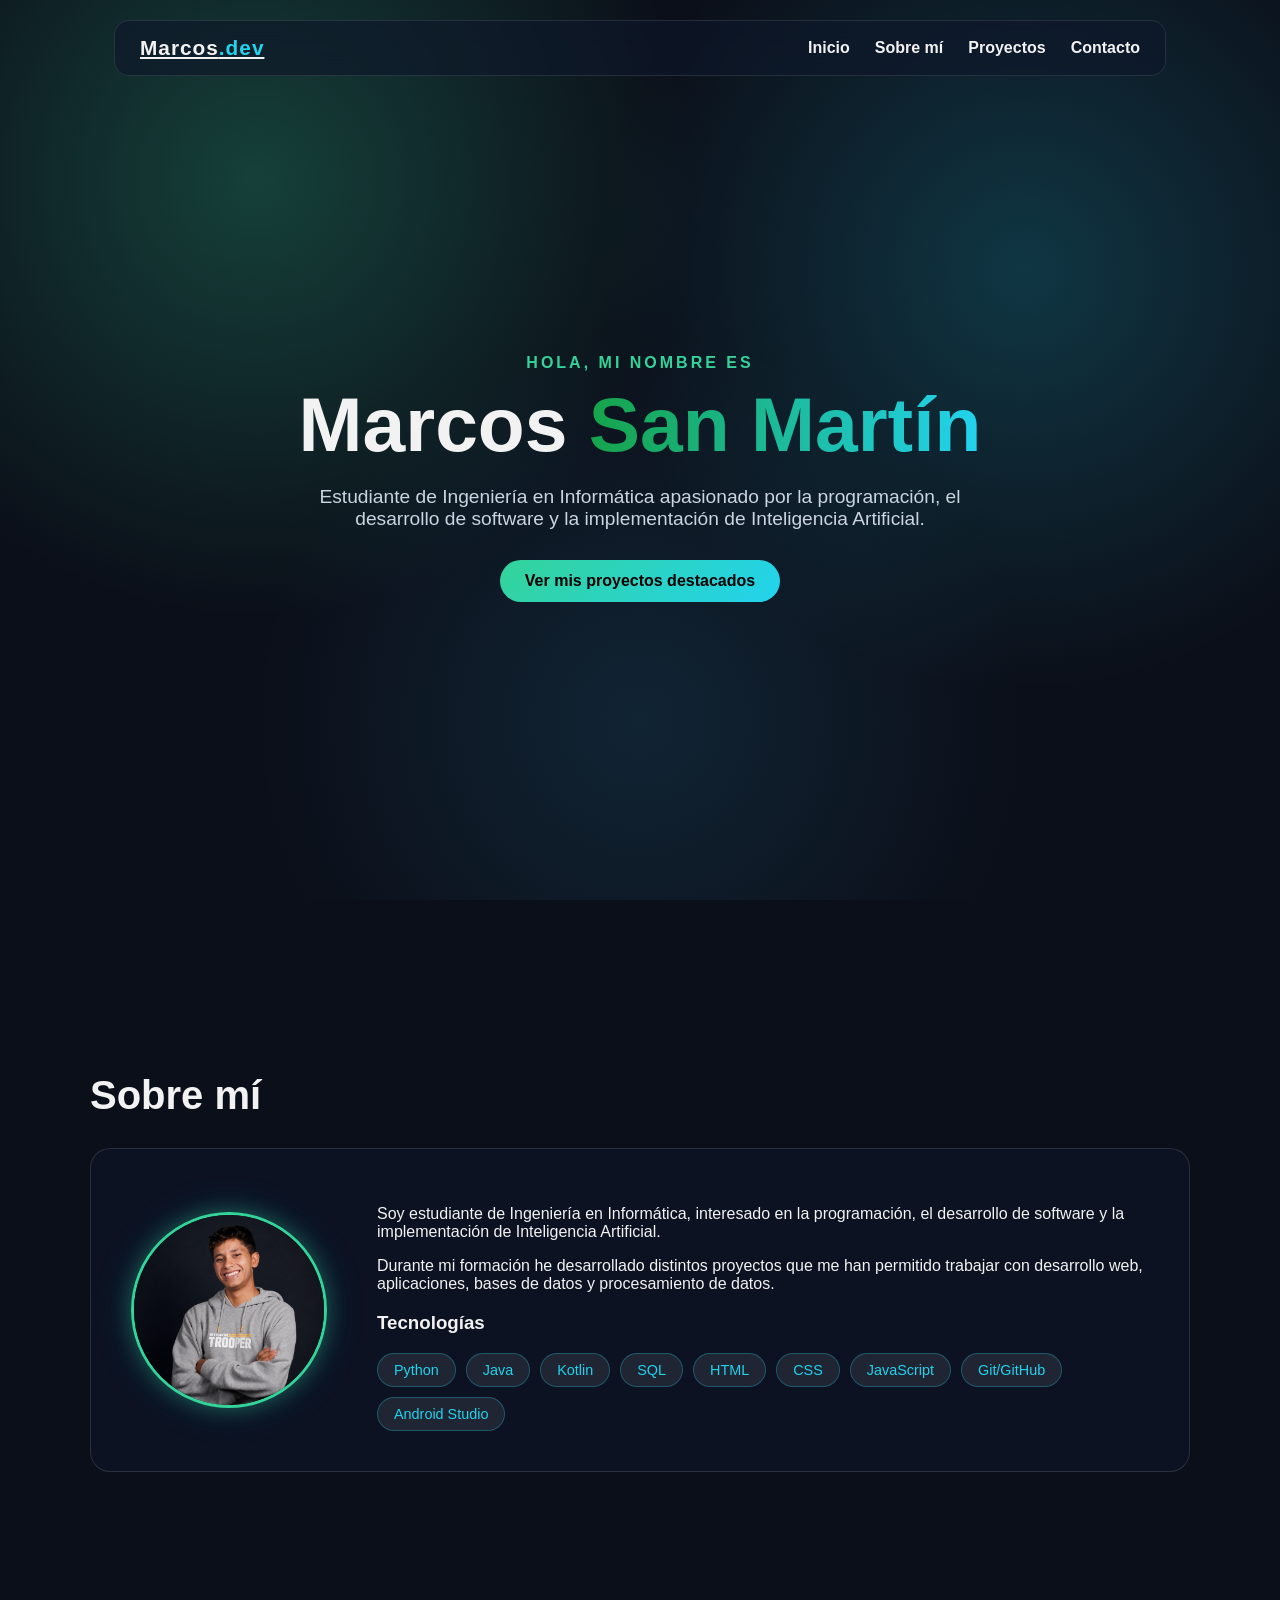
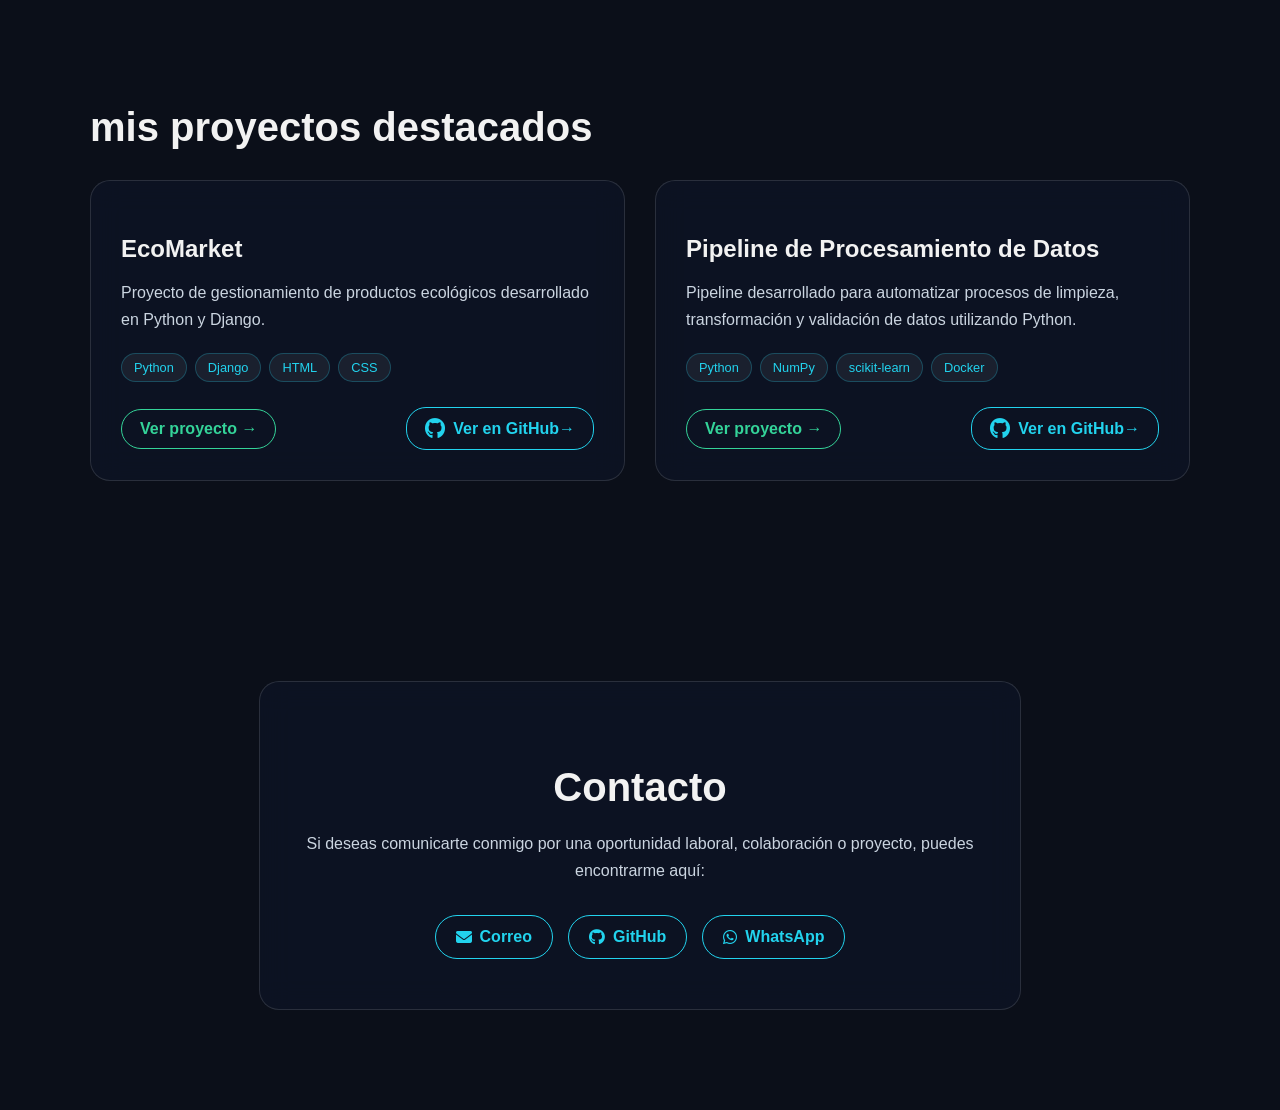
==== index.html @ d9f4a317 "primer commit del portafolio" ====
<!DOCTYPE html>
<html>

<head>
    <meta charset="UTF-8"> <!-- especifica la codificación de caracteres -->
    <meta name="viewport" content="width=device-width, initial-scale=1.0">
    <title>Mi Portafolio</title>
    <link rel="stylesheet" href="css/estilos.css"> <!-- enlace al archivo de estilos CSS -->
    <link rel="stylesheet" href="https://cdnjs.cloudflare.com/ajax/libs/font-awesome/6.5.1/css/all.min.css">
</head>

<body>
    <header class="menu-flotante">
        <a href="index.html" class="logo">
            Marcos<span>.dev</span>
        </a>
        <nav>
            <ul>
                <li><a href="index.html">Inicio</a></li>
                <li><a href="#sobre-mi">Sobre mí</a></li>
                <li><a href="#proyectos">Proyectos</a></li>
                <li><a href="#contacto">Contacto</a></li>
            </ul>
        </nav>
    </header>

    <section id="inicio" class="hero">
        <p class="saludo">Hola, mi nombre es</p>
        <h1>Marcos <span>San Martín</span> </h1>
        <p class="descripcion">
            Estudiante de Ingeniería en Informática apasionado por la programación,
            el desarrollo de software y la implementación de Inteligencia Artificial.
        </p>
        <a href="#proyectos" class="boton">Ver mis proyectos destacados</a>
    </section>

    <section id="sobre-mi" class="sobre-mi">
        <h2>Sobre mí</h2>
        <div class="about-card">
            <div class="about-foto">
                <img class="foto-perfil" src="imagenes/ftperfil.png" alt="Foto de mi">
            </div>

            <div class="about-texto">
                <p>
                    Soy estudiante de Ingeniería en Informática, interesado en la programación,
                    el desarrollo de software y la implementación de Inteligencia Artificial.
                </p>
                <p>
                    Durante mi formación he desarrollado distintos proyectos que me han permitido
                    trabajar con desarrollo web, aplicaciones, bases de datos y procesamiento de datos.
                </p>
                <h3>Tecnologías</h3>
                <div class="skills">
                    <span class="skill-tag">Python</span>
                    <span class="skill-tag">Java</span>
                    <span class="skill-tag">Kotlin</span>
                    <span class="skill-tag">SQL</span>
                    <span class="skill-tag">HTML</span>
                    <span class="skill-tag">CSS</span>
                    <span class="skill-tag">JavaScript</span>
                    <span class="skill-tag">Git/GitHub</span>
                    <span class="skill-tag">Android Studio</span>
                </div>
            </div>
        </div>
    </section>

    <section id="proyectos" class="proyectos_home"> <!-- sección de proyectos -->
        <h2>mis proyectos destacados</h2>
        <div class="grid_proyectos">
            <article class="tarjeta_proyecto">
                <div class="info_proyecto">
                    <h3>EcoMarket</h3>
                    <p>Proyecto de gestionamiento de productos ecológicos desarrollado en Python y Django.</p>

                    <div class="proyecto_tags">
                        <span class="tag">Python</span>
                        <span class="tag">Django</span>
                        <span class="tag">HTML</span>
                        <span class="tag">CSS</span>
                    </div>

                    <div class="acciones_proyecto">
                        <a href="proyecto1.html" class="link_proyecto">Ver proyecto →</a>

                        <a href="https://github.com/markitox777/EcoMarket" class="link_github" target="_blank"><i
                                class="fa-brands fa-github"></i> Ver en
                            GitHub→</a>
                    </div>


                </div>
            </article>

            <article class="tarjeta_proyecto">
                <div class="info_proyecto">
                    <h3>Pipeline de Procesamiento de Datos</h3>
                    <p>
                        Pipeline desarrollado para automatizar procesos de limpieza,
                        transformación y validación de datos utilizando Python.
                    </p>

                    <div class="proyecto_tags">
                        <span class="tag">Python</span>
                        <span class="tag">NumPy</span>
                        <span class="tag">scikit-learn</span>
                        <span class="tag">Docker</span>
                    </div>

                    <div class="acciones_proyecto">
                        <a href="proyecto2.html" class="link_proyecto">Ver proyecto →</a>

                        <a href="https://github.com/markitox777/Pipeline-datos" class="link_github" target="_blank"><i
                                class="fa-brands fa-github"></i> Ver
                            en GitHub→</a>
                    </div>

                </div>
            </article>
        </div>
    </section>

    <section id="contacto" class="contacto">
        <div class="contacto_card">
            <h2>Contacto</h2>
            <p>
                Si deseas comunicarte conmigo por una oportunidad laboral,
                colaboración o proyecto, puedes encontrarme aquí:
            </p>
            <div class="contacto_links">
                <a href="https://mail.google.com/mail/?view=cm&fs=1&to=markitoskids@gmail.com&su=Contacto&%20desde%20tu%20portafolio"
                    target="_blank">
                    <i class="fa-solid fa-envelope"></i>
                    Correo
                </a>
                <a href="https://github.com/markitox777" target="_blank">
                    <i class="fa-brands fa-github"></i>
                    GitHub
                </a>
                <a href="https://wa.me/56986694287?text=Hola%20Marcos,%20vi%20tu%20portafolio%20y%20me%20gustaría%20contactarte."
                    target="_blank"><i class="fa-brands fa-whatsapp"></i>
                    WhatsApp
                </a>
            </div>
        </div>
        </div>
    </section>
</body>

</html>
---- css/estilos.css ----
:root {
    --color-fondo: #0b0f19;
    --color-superficie: #1e293b;
    --color-texto: #f2f2f2;
    --color-principal: #38bdf8;
    --aurora-verde: #34d399;
    --aurora-celeste: #22d3ee;
    --texto-mutado: #cbd5e1;
}

.contacto {
    max-width: 1100px;
    margin: 0 auto;
    padding: 100px 30px;
    text-align: center;
}

.contacto_card {
    max-width: 700px;
    margin: 0 auto;
    padding: 50px 30px;

    background: rgba(15, 23, 42, 0.55);

    border: 1px solid rgba(255, 255, 255, 0.12);
    border-radius: 20px;

    backdrop-filter: blur(15px);
    -webkit-backdrop-filter: blur(15px);
}

.contacto_card h2 {
    font-size: 2.5rem;
    margin-bottom: 20px;
}

.contacto_card p {
    color: var(--texto-mutado);
    line-height: 1.7;
    margin-bottom: 30px;
}

.contacto_links {
    display: flex;
    justify-content: center;
    flex-wrap: wrap;
    gap: 15px;
}

.contacto_links a {
    display: flex;
    align-items: center;
    gap: 8px;

    padding: 12px 20px;

    border: 1px solid var(--aurora-celeste);
    border-radius: 25px;

    color: var(--aurora-celeste);
    text-decoration: none;
    font-weight: bold;

    transition: 0.3s ease;
}

.contacto_links a:hover {
    color: var(--aurora-verde);
    border-color: var(--aurora-verde);

    transform: translateY(-3px);

    box-shadow: 0 0 15px rgba(52, 211, 153, 0.3);
}

h1 {
    font-size: 2.5em;
    font-family: 'Arial', sans-serif;
    color: var(--color-principal);
    margin-bottom: 10px;
}

body {
    font-family: Arial, sans-serif;
    margin: 0;
    padding: 0;
    color: var(--color-texto);
    background:
        radial-gradient(circle at 20% 20%,
            rgba(52, 211, 153, 0.25),
            transparent 35%),
        radial-gradient(circle at 80% 30%,
            rgba(34, 211, 238, 0.20),
            transparent 35%),
        radial-gradient(circle at 50% 80%,
            rgba(56, 189, 248, 0.12),
            transparent 40%),
        var(--color-fondo);
    background-attachment: fixed;
}

.menu-flotante {
    position: fixed;
    top: 20px;
    left: 50%;
    transform: translateX(-50%);
    width: 90%;
    max-width: 1000px;
    display: flex;
    justify-content: space-between;
    align-items: center;
    padding: 15px 25px;
    background-color: rgba(15, 23, 42, 0.65);
    border: 1px solid rgba(255, 255, 255, 0.1);
    border-radius: 15px;
    backdrop-filter: blur(12px);
    -webkit-backdrop-filter: blur(12px);
    z-index: 100;
}

.menu-flotante nav ul {
    display: flex;
    gap: 25px;
    margin: 0;
}

.menu-flotante nav li {
    margin: 0;
}

.menu-flotante nav a {
    color: var(--color-texto);
    text-decoration: none;
    font-weight: bold;
    transition: color 0.3s ease;
}

.menu-flotante nav a:hover {
    color: var(--aurora-verde);
}

.logo {
    font-size: 1.3rem;
    font-weight: bold;
    letter-spacing: 1px;
    color: var(--color-texto);
}

.logo span {
    color: var(--aurora-celeste);
}

.hero {
    min-height: 100vh;
    display: flex;
    flex-direction: column;
    justify-content: center;
    align-items: center;
    text-align: center;
    padding: 20px;
}

.hero h1 {
    font-size: clamp(3rem, 6vw, 8rem);
    margin: 0;
    line-height: 1.1;
    font-weight: 800;
    color: var(--color-texto);
}

.hero h1 span {
    background: linear-gradient(90deg,
            #16a34a,
            #22d3ee);

    -webkit-background-clip: text;
    background-clip: text;

    -webkit-text-fill-color: transparent;
}

.descripcion {
    max-width: 650px;
    margin-top: 20px;
    margin-bottom: 30px;
    font-size: 1.2rem;
    color: var(--texto-mutado);
}

.saludo {
    color: var(--aurora-verde);
    margin-bottom: 10px;
    font-weight: bold;
    letter-spacing: 3px;
    text-transform: uppercase;
}

.boton {
    display: inline-block;
    padding: 12px 25px;
    border-radius: 30px;
    background: linear-gradient(135deg,
            var(--aurora-verde),
            var(--aurora-celeste));
    color: #000;
    font-weight: bold;
    text-decoration: none;
    transition: transform 0.3s ease, box-shadow 0.3s ease;
}

.sobre-mi {
    max-width: 1100px;
    margin: 0 auto;
    padding: 100px 30px;
}

.sobre-mi h2 {
    font-size: 2.5rem;
    margin-bottom: 30px;
}

.about-card {
    display: flex;
    align-items: center;
    gap: 50px;

    padding: 40px;

    background: rgba(15, 23, 42, 0.55);

    border: 1px solid rgba(255, 255, 255, 0.12);
    border-radius: 20px;

    backdrop-filter: blur(15px);
    -webkit-backdrop-filter: blur(15px);
}

.about-foto {
    flex-shrink: 0;
}

.about-foto .foto-perfil {
    width: 190px;
    height: 190px;
    margin: 0;

    border: 3px solid var(--aurora-verde);

    box-shadow:
        0 0 20px rgba(52, 211, 153, 0.35),
        0 0 40px rgba(34, 211, 238, 0.15);
}

.skills {
    display: flex;
    flex-wrap: wrap;
    gap: 10px;
    margin-top: 15px;
}

.skill-tag {
    display: inline-block;
    padding: 8px 16px;

    background: rgba(255, 255, 255, 0.08);
    border: 1px solid rgba(34, 211, 238, 0.3);
    border-radius: 20px;

    color: var(--aurora-celeste);
    font-size: 0.9rem;

    transition: 0.3s ease;
}

.skill-tag:hover {
    transform: translateY(-3px);
    border-color: var(--aurora-verde);
    box-shadow: 0 0 12px rgba(52, 211, 153, 0.35);
}

.proyectos_home {
    max-width: 1100px;
    margin: 0 auto;
    padding: 100px 30px;
}

.proyectos_home h2 {
    font-size: 2.5rem;
    margin-bottom: 30px;
}

.grid_proyectos {
    display: grid;
    grid-template-columns: repeat(auto-fit, minmax(250px, 1fr));
    gap: 30px;
}

.tarjeta_proyecto {
    padding: 30px;

    background: rgba(15, 23, 42, 0.55);

    border: 1px solid rgba(255, 255, 255, 0.12);
    border-radius: 20px;

    backdrop-filter: blur(15px);
    -webkit-backdrop-filter: blur(15px);

    transition:
        transform 0.3s ease,
        border-color 0.3s ease,
        box-shadow 0.3s ease;
}

.tarjeta_proyecto:hover {
    transform: translateY(-6px);

    border-color: var(--aurora-verde);

    box-shadow:
        0 10px 30px rgba(0, 0, 0, 0.25),
        0 0 20px rgba(52, 211, 153, 0.12);
}

.info_proyecto h3 {
    font-size: 1.5rem;
    margin-bottom: 15px;
    color: var(--color-texto);
}

.info_proyecto p {
    color: #cbd5e1;
    line-height: 1.7;
    margin-bottom: 20px;
}

.proyecto_tags {
    display: flex;
    flex-wrap: wrap;
    gap: 8px;
    margin-bottom: 25px;
}

.proyecto_tags span {
    padding: 6px 12px;

    background: rgba(255, 255, 255, 0.06);

    border: 1px solid rgba(34, 211, 238, 0.25);
    border-radius: 15px;

    color: var(--aurora-celeste);

    font-size: 0.8rem;
}

.acciones_proyecto {
    display: flex;
    justify-content: space-between;
    align-items: center;
    gap: 15px;
    flex-wrap: wrap;
    margin-top: 20px;
}

.link_proyecto,
.link_github {
    display: flex;
    align-items: center;
    gap: 8px;

    padding: 10px 18px;
    border-radius: 20px;

    text-decoration: none;
    font-weight: bold;

    transition: 0.3s ease;
}

.link_proyecto {
    color: var(--aurora-verde);
    border: 1px solid var(--aurora-verde);
}

.link_github {
    color: var(--aurora-celeste);
    border: 1px solid var(--aurora-celeste);
}

.link_github i {
    font-size: 1.3rem;
}

.link_proyecto:hover,
.link_github:hover {
    transform: translateY(-3px);
    box-shadow: 0 0 15px rgba(34, 211, 238, 0.3);
}

.boton:hover {
    transform: translateY(-3px);
    box-shadow: 0 5px 20px rgba(34, 211, 238, 0.5);
}

.header {
    background-color: var(--color-fondo);
    padding: 20px;
    text-align: center;
    border-radius: 10px;
    margin-bottom: 20px;
    border-bottom: 5px solid var(--color-superficie);
}

.presentacion {
    padding: 20px;
    text-align: center;
    max-width: 800px;
    margin: 0 auto;
}


.foto-perfil {
    border-radius: 50%;
    width: 150px;
    height: 150px;
    object-fit: cover;
    margin: 20px auto;
    display: block;
}

li {
    color: var(--color-texto);
    display: inline;
    margin-right: 20px;
}

ul {
    list-style-type: none;
    padding: 0;
}

nav a {
    color: var(--color-principal);
    text-decoration: none;
    font-weight: bold;
    transition: color 0.3s ease;
}

nav a:hover {
    color: var(--color-texto);
}

.tecnologias ul {
    display: flex;
    justify-content: center;
    flex-wrap: wrap;
    gap: 50px;
    padding: 20px;
}

.tecnologias li {
    background-color: var(--color-superficie);
    padding: 10px 20px;
    border-radius: 5px;
    transition: transform 0.3s ease, background-color 0.3s ease;
}

.tecnologias li:hover {
    transform: translateY(-5px);
    background-color: var(--color-principal);
    box-shadow: 0 0 10px var(--color-principal);
    color: white;
}

.proyectos {
    padding: 20px;
    text-align: center;
    max-width: 800px;
    margin: 0 auto;
}

.proyectos ul {
    display: flex;
    justify-content: center;
    flex-wrap: wrap;
    gap: 50px;
    padding: 20px;
}

.proyectos li {
    background-color: var(--color-superficie);
    padding: 10px 20px;
    border-radius: 10px;
    transition: transform 0.3s ease, box-shadow 0.3s ease;
    width: 250px;
    list-style-type: none;
}

.proyectos li a {
    display: block;
    color: var(--color-texto);
    text-decoration: none;
    font-weight: bold;
}

.proyectos li:hover {
    transform: translateY(-5px);
    box-shadow: 0 0 10px var(--color-principal);
}

.contenido-proyecto {
    padding: 30px;
    text-align: left;
    max-width: 900px;
    margin: 0 auto;
    background-color: var(--color-superficie);
    border-radius: 10px;
}

.pagina-proyecto {
    background-color: var(--color-fondo);
    color: var(--color-texto);
    font-family: Arial, sans-serif;
    padding: 20px;
}

.contenido-proyecto h2 {
    color: var(--color-principal);
    margin-bottom: 10px;
    margin-top: 35px;
}

@media (max-width: 768px) {

    .about-card {
        flex-direction: column;
        text-align: center;
        gap: 30px;
        padding: 30px 20px;
    }

    .about-foto .foto-perfil {
        width: 160px;
        height: 160px;
    }

    .skills {
        justify-content: center;
    }

}
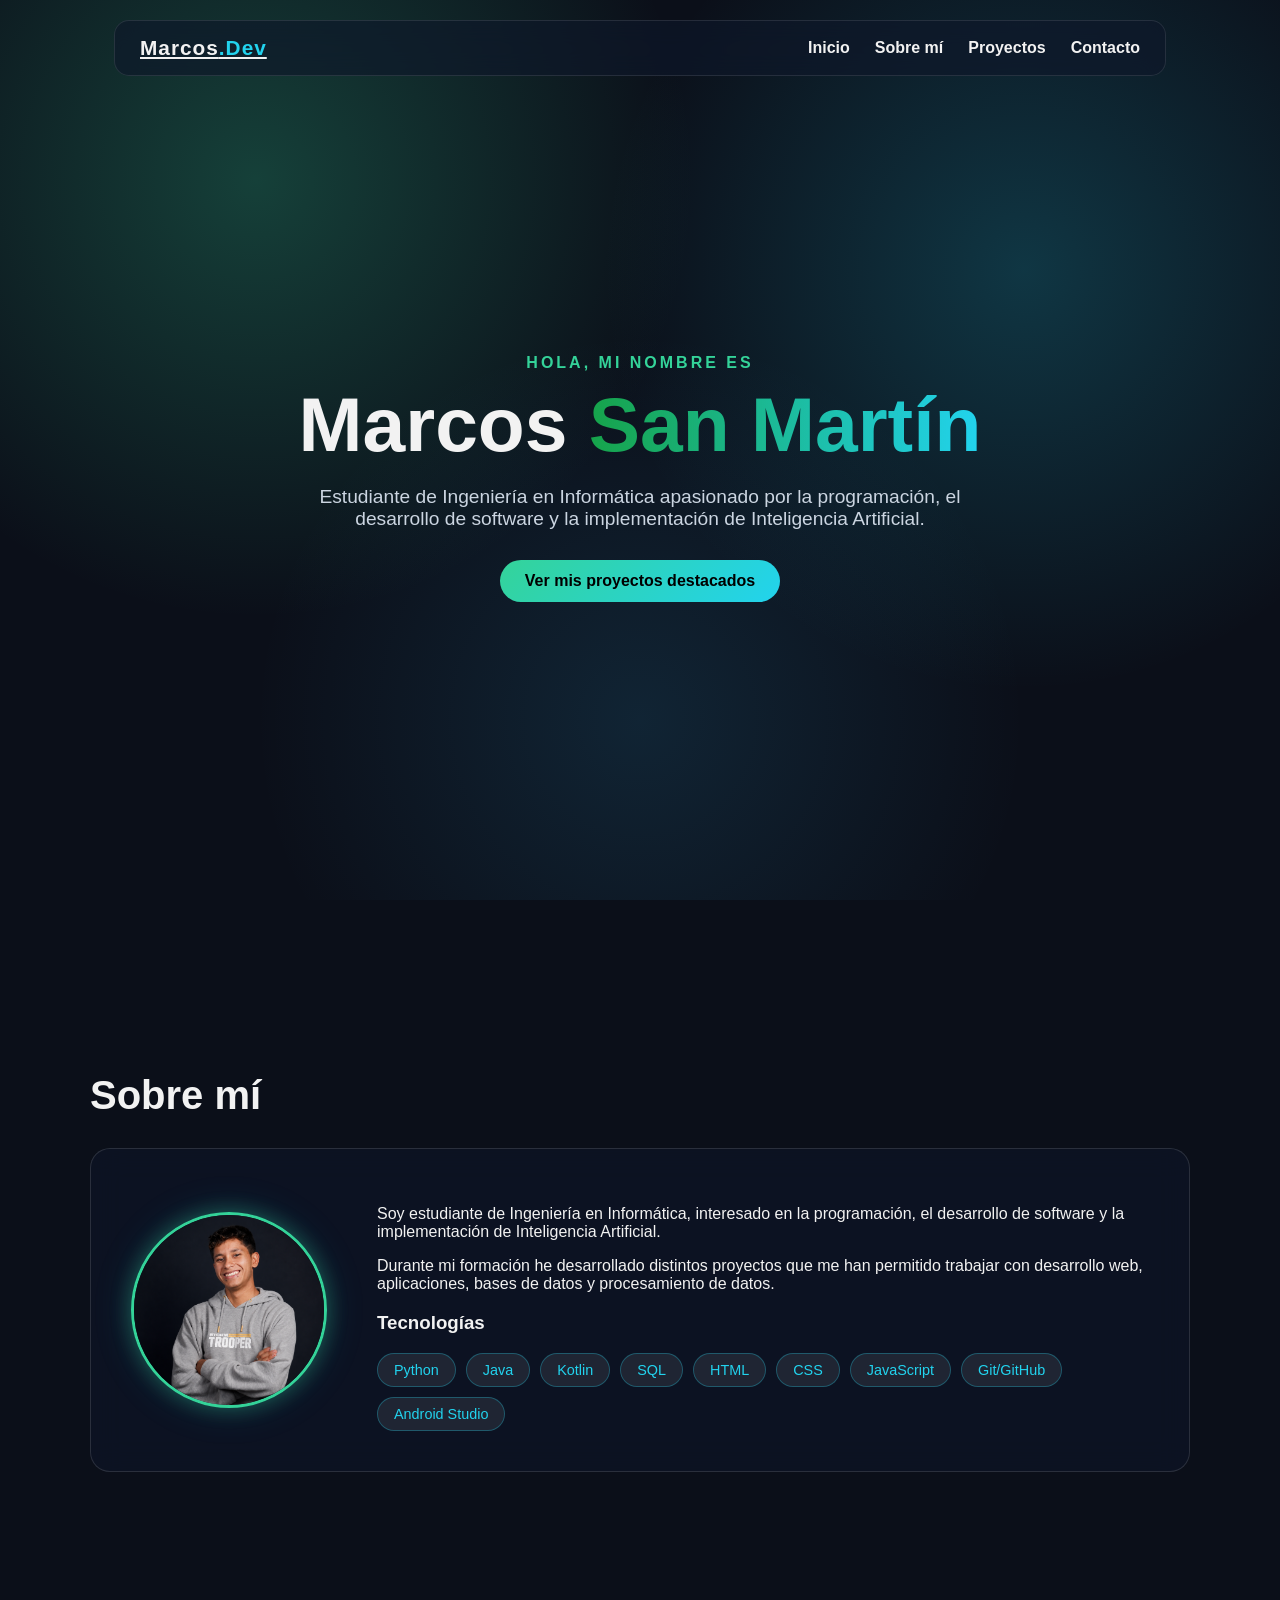
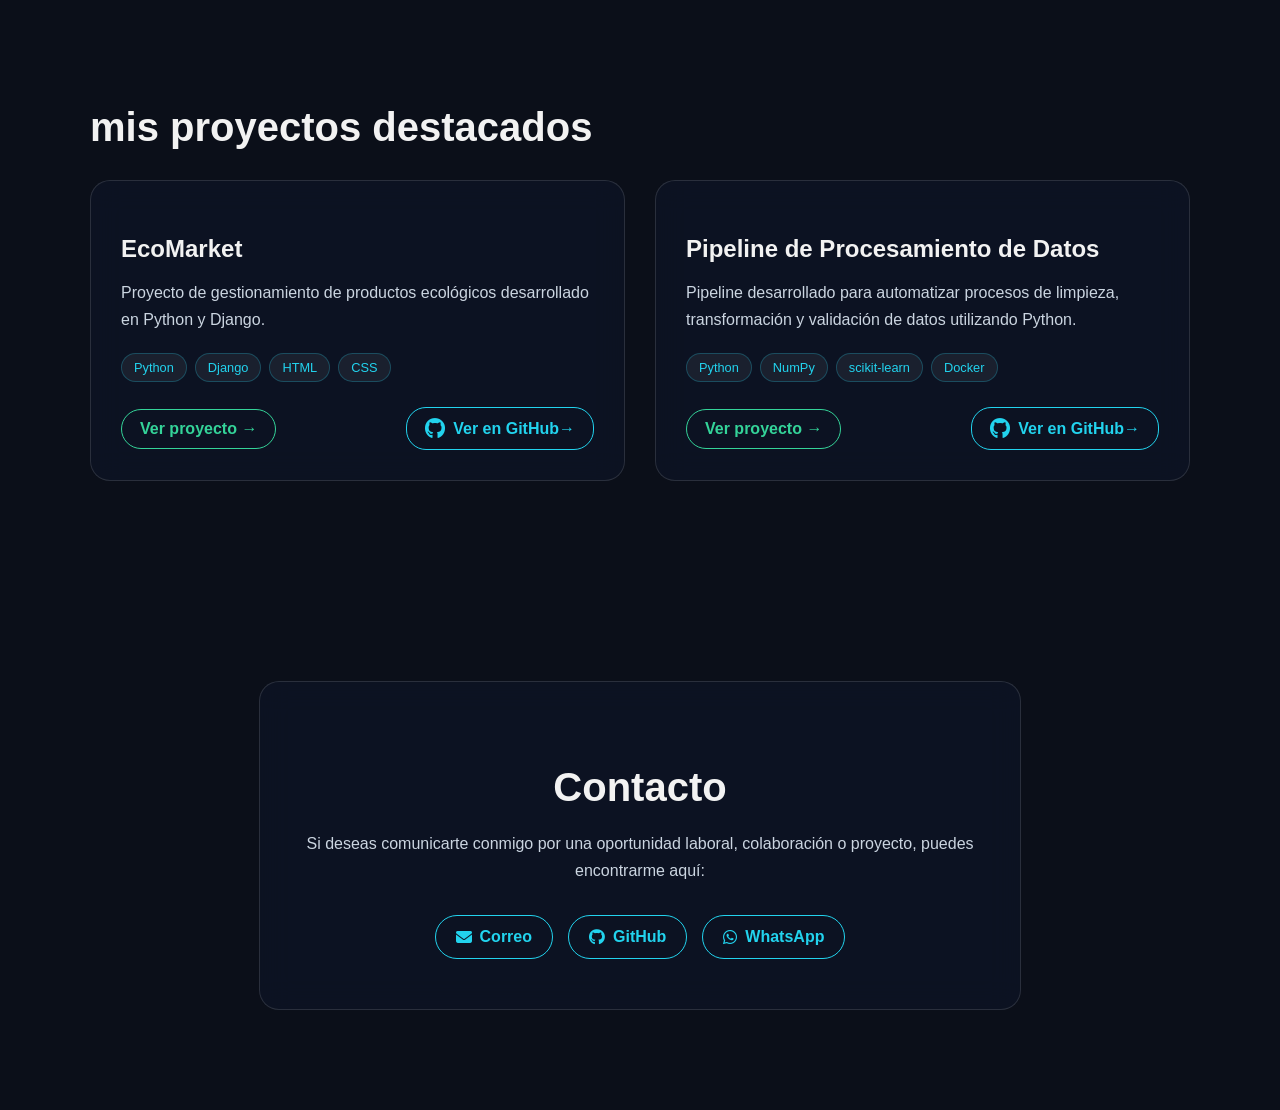
==== commit 37dfe1a8: "actualizacion de media para telefono" ====
--- a/index.html
+++ b/index.html
@@ -12,7 +12,7 @@
 <body>
     <header class="menu-flotante">
         <a href="index.html" class="logo">
-            Marcos<span>.dev</span>
+            Marcos<span>.Dev</span>
         </a>
         <nav>
             <ul>
--- a/css/estilos.css
+++ b/css/estilos.css
@@ -533,6 +533,40 @@
 
 @media (max-width: 768px) {
 
+    /* MENÚ EN CELULAR */
+    .menu-flotante {
+        width: calc(100% - 30px);
+        padding: 12px 15px;
+
+        flex-direction: column;
+        gap: 12px;
+
+        top: 10px;
+    }
+
+    .logo {
+        font-size: 1.2rem;
+    }
+
+    .menu-flotante nav {
+        width: 100%;
+    }
+
+    .menu-flotante nav ul {
+        display: flex;
+        justify-content: center;
+        gap: 15px;
+
+        margin: 0;
+        padding: 0;
+    }
+
+    .menu-flotante nav a {
+        font-size: 0.85rem;
+    }
+
+
+    /* SOBRE MÍ */
     .about-card {
         flex-direction: column;
         text-align: center;
@@ -548,5 +582,4 @@
     .skills {
         justify-content: center;
     }
-
 }
